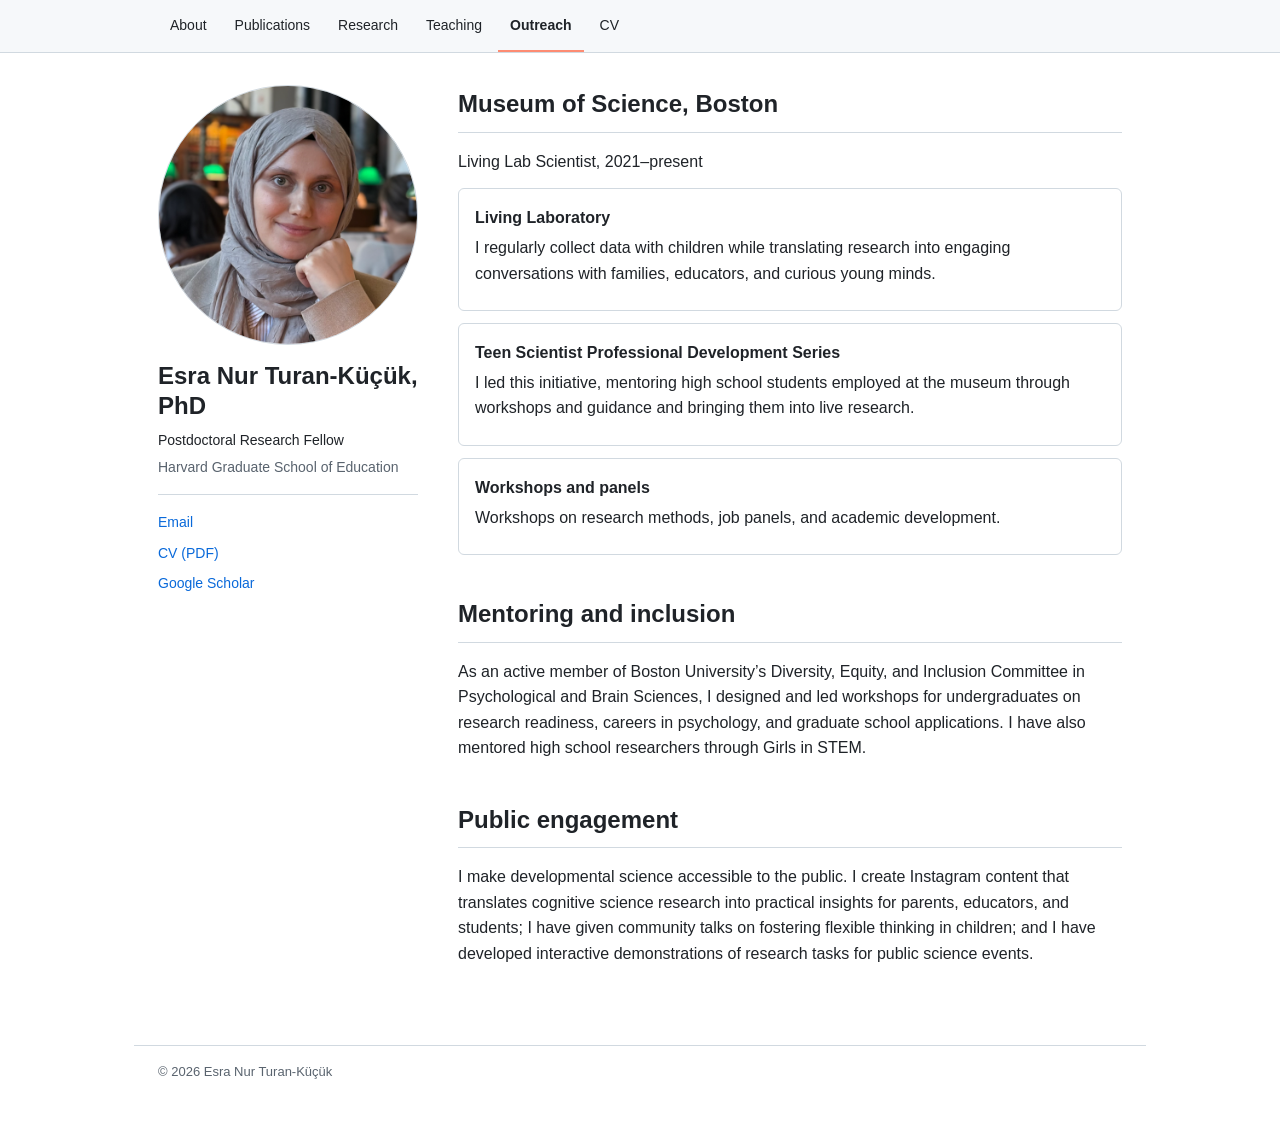
==== outreach.html @ fd8b147f "Add files via upload" ====
<!doctype html>
<html lang="en">
<head>
<meta charset="utf-8">
<meta name="viewport" content="width=device-width, initial-scale=1">
<title>Outreach | Esra Nur Turan-Küçük</title>
<meta name="description" content="Postdoctoral research fellow at the Harvard Graduate School of Education studying how children reason about uncertainty, possibility, and future outcomes.">
<meta name="author" content="Esra Nur Turan-Küçük">
<meta name="color-scheme" content="light">
<meta property="og:type" content="website">
<meta property="og:title" content="Outreach | Esra Nur Turan-Küçük">
<meta property="og:description" content="Postdoctoral research fellow at the Harvard Graduate School of Education studying how children reason about uncertainty, possibility, and future outcomes.">
<meta property="og:image" content="https://esrakucuk.github.io/photo.jpg">
<meta name="twitter:card" content="summary">
<link rel="icon" href="data:image/svg+xml,%3Csvg xmlns='http://www.w3.org/2000/svg' viewBox='0 0 64 64'%3E%3Crect width='64' height='64' rx='14' fill='%230969da'/%3E%3Ctext x='32' y='44' font-family='Georgia,serif' font-size='34' text-anchor='middle' fill='white'%3EE%3C/text%3E%3C/svg%3E">
<link rel="stylesheet" href="style.css">
<script type="application/ld+json">{"@context": "https://schema.org", "@type": "Person", "name": "Esra Nur Turan-Küçük", "jobTitle": "Postdoctoral Research Fellow", "affiliation": {"@type": "CollegeOrUniversity", "name": "Harvard Graduate School of Education"}, "email": "esra_kucuk@gse.harvard.edu", "sameAs": ["https://scholar.google.com/citations?user=JaVxfiQAAAAJ&hl=en"], "url": "https://esrakucuk.github.io"}</script>
</head>
<body>
<a class="skip" href="#content">Skip to content</a>
<header class="top"><div class="in">
  <a class="brand" href="index.html">Esra Nur Turan-Küçük</a>
  <nav aria-label="Main"><a href="index.html">About</a><a href="publications.html">Publications</a><a href="research.html">Research</a><a href="teaching.html">Teaching</a><a href="outreach.html" aria-current="page">Outreach</a><a href="cv.pdf">CV</a></nav>
</div></header>
<div class="page">
  <aside>
    <img class="avatar" src="photo.jpg" alt="Portrait of Esra Nur Turan-Küçük" width="220" height="220" onerror="this.style.display='none';this.nextElementSibling.style.display='flex'">
    <div class="avatar-fallback" aria-hidden="true">E</div>
    <h1>Esra Nur Turan-Küçük, PhD</h1>
    <p class="role">Postdoctoral Research Fellow</p>
    <p class="org">Harvard Graduate School of Education</p>
    <ul>
      <li><a href="mailto:esra_kucuk@gse.harvard.edu">Email</a></li>
      <li><a href="cv.pdf">CV (PDF)</a></li>
      <li><a href="https://scholar.google.com/citations?user=JaVxfiQAAAAJ&hl=en">Google Scholar</a></li>
    </ul>
  </aside>
  <main id="content">
    <h2>Museum of Science, Boston</h2>
    <p>Living Lab Scientist, 2021&ndash;present</p>
    <div class="card"><h3>Living Laboratory</h3>
      <p>I regularly collect data with children while translating research into engaging conversations with families, educators, and curious young minds.</p></div>
    <div class="card"><h3>Teen Scientist Professional Development Series</h3>
      <p>I led this initiative, mentoring high school students employed at the museum through workshops and guidance and bringing them into live research.</p></div>
    <div class="card"><h3>Workshops and panels</h3>
      <p>Workshops on research methods, job panels, and academic development.</p></div>
    <h2>Mentoring and inclusion</h2>
    <p>As an active member of Boston University&rsquo;s Diversity, Equity, and Inclusion Committee in Psychological and Brain Sciences, I designed and led workshops for undergraduates on research readiness, careers in psychology, and graduate school applications. I have also mentored high school researchers through Girls in STEM.</p>
    <h2>Public engagement</h2>
    <p>I make developmental science accessible to the public. I create Instagram content that translates cognitive science research into practical insights for parents, educators, and students; I have given community talks on fostering flexible thinking in children; and I have developed interactive demonstrations of research tasks for public science events.</p>
  </main>
</div>
<footer>&copy; 2026 Esra Nur Turan-Küçük</footer>
</body>
</html>
---- style.css ----
:root { --fg:#1f2328; --muted:#59636e; --line:#d1d9e0; --link:#0969da; --bg:#ffffff; --soft:#f6f8fa; }
* { box-sizing:border-box; }
html { scroll-behavior:smooth; -webkit-text-size-adjust:100%; }
body { margin:0; background:var(--bg); color:var(--fg);
  font:16px/1.6 -apple-system,BlinkMacSystemFont,"Segoe UI","Noto Sans",Helvetica,Arial,sans-serif; }
a { color:var(--link); text-decoration:none; }
a:hover { text-decoration:underline; }
a:focus-visible { outline:2px solid var(--link); outline-offset:2px; }
.skip { position:absolute; left:-999px; top:8px; background:var(--bg); padding:8px 12px; border:1px solid var(--line); border-radius:6px; z-index:20; }
.skip:focus { left:8px; }

header.top { position:sticky; top:0; z-index:10; background:var(--soft); border-bottom:1px solid var(--line); }
header.top .in { max-width:1012px; margin:0 auto; padding:0 24px; }
.brand { display:none; }
nav { display:flex; gap:4px; flex-wrap:wrap; }
nav a { color:var(--fg); padding:14px 12px; font-size:14px; border-bottom:2px solid transparent; }
nav a:hover { text-decoration:none; border-bottom-color:var(--line); }
nav a[aria-current="page"] { font-weight:600; border-bottom-color:#fd8c73; }

.page { max-width:1012px; margin:0 auto; padding:32px 24px 64px; display:flex; gap:40px; align-items:flex-start; }
aside { width:260px; flex-shrink:0; position:sticky; top:80px; }
.avatar, .avatar-fallback { width:260px; height:260px; border-radius:50%; border:1px solid var(--line); display:block; }
.avatar { object-fit:cover; background:var(--soft); }
.avatar-fallback { display:none; align-items:center; justify-content:center; background:var(--soft); color:var(--muted); font-size:72px; font-weight:300; }
aside h1 { font-size:24px; line-height:1.25; margin:16px 0 8px; }
aside .role { font-size:14px; margin:0 0 4px; }
aside .org { font-size:14px; color:var(--muted); margin:0 0 4px; }
aside ul { list-style:none; padding:16px 0 0; margin:16px 0 0; border-top:1px solid var(--line); font-size:14px; }
aside li { margin:0 0 8px; }

main { flex:1; min-width:0; }
main h2 { font-size:24px; font-weight:600; margin:40px 0 16px; padding-bottom:8px; border-bottom:1px solid var(--line); }
main h2:first-child { margin-top:0; }
main h3 { font-size:16px; margin:0 0 4px; }
main p { margin:0 0 14px; }
main ul.plain { padding-left:24px; margin:0 0 14px; }
main ul.plain li { margin-bottom:6px; }
.lede { font-size:16px; }
.card { border:1px solid var(--line); border-radius:6px; padding:16px; margin-bottom:12px; }
.card p { margin:0 0 10px; } .card p:last-of-type { margin-bottom:8px; }
.chips { display:block; }
.chip { display:inline-block; font-size:12px; padding:0 8px; border:1px solid var(--line); border-radius:2em; color:var(--muted); margin-right:4px; }
.badge { display:inline-block; font-size:12px; padding:0 8px; border:1px solid var(--line); border-radius:2em; color:var(--muted); margin-left:6px; }
.year { font-size:14px; font-weight:600; color:var(--muted); margin:24px 0 6px; }
.pub { margin:0 0 14px; }
.pub .links { font-size:14px; }
.pub .links a + a::before { content:"·"; color:var(--muted); margin:0 8px; }
.quote { border-left:3px solid var(--line); padding-left:14px; color:var(--muted); margin:0 0 12px; }
.more { font-size:15px; }
footer { max-width:1012px; margin:0 auto; padding:16px 24px 40px; border-top:1px solid var(--line); color:var(--muted); font-size:13px; }

@media (max-width:760px) {
  .page { flex-direction:column; gap:16px; }
  aside { width:100%; position:static; display:flex; gap:16px; align-items:center; flex-wrap:wrap; }
  .avatar, .avatar-fallback { width:96px; height:96px; font-size:30px; }
  aside ul { border-top:0; padding-top:0; margin-top:8px; display:flex; gap:16px; flex-wrap:wrap; }
}
@media print { header.top, .skip { display:none; } .page { display:block; padding:0; } aside { position:static; } }
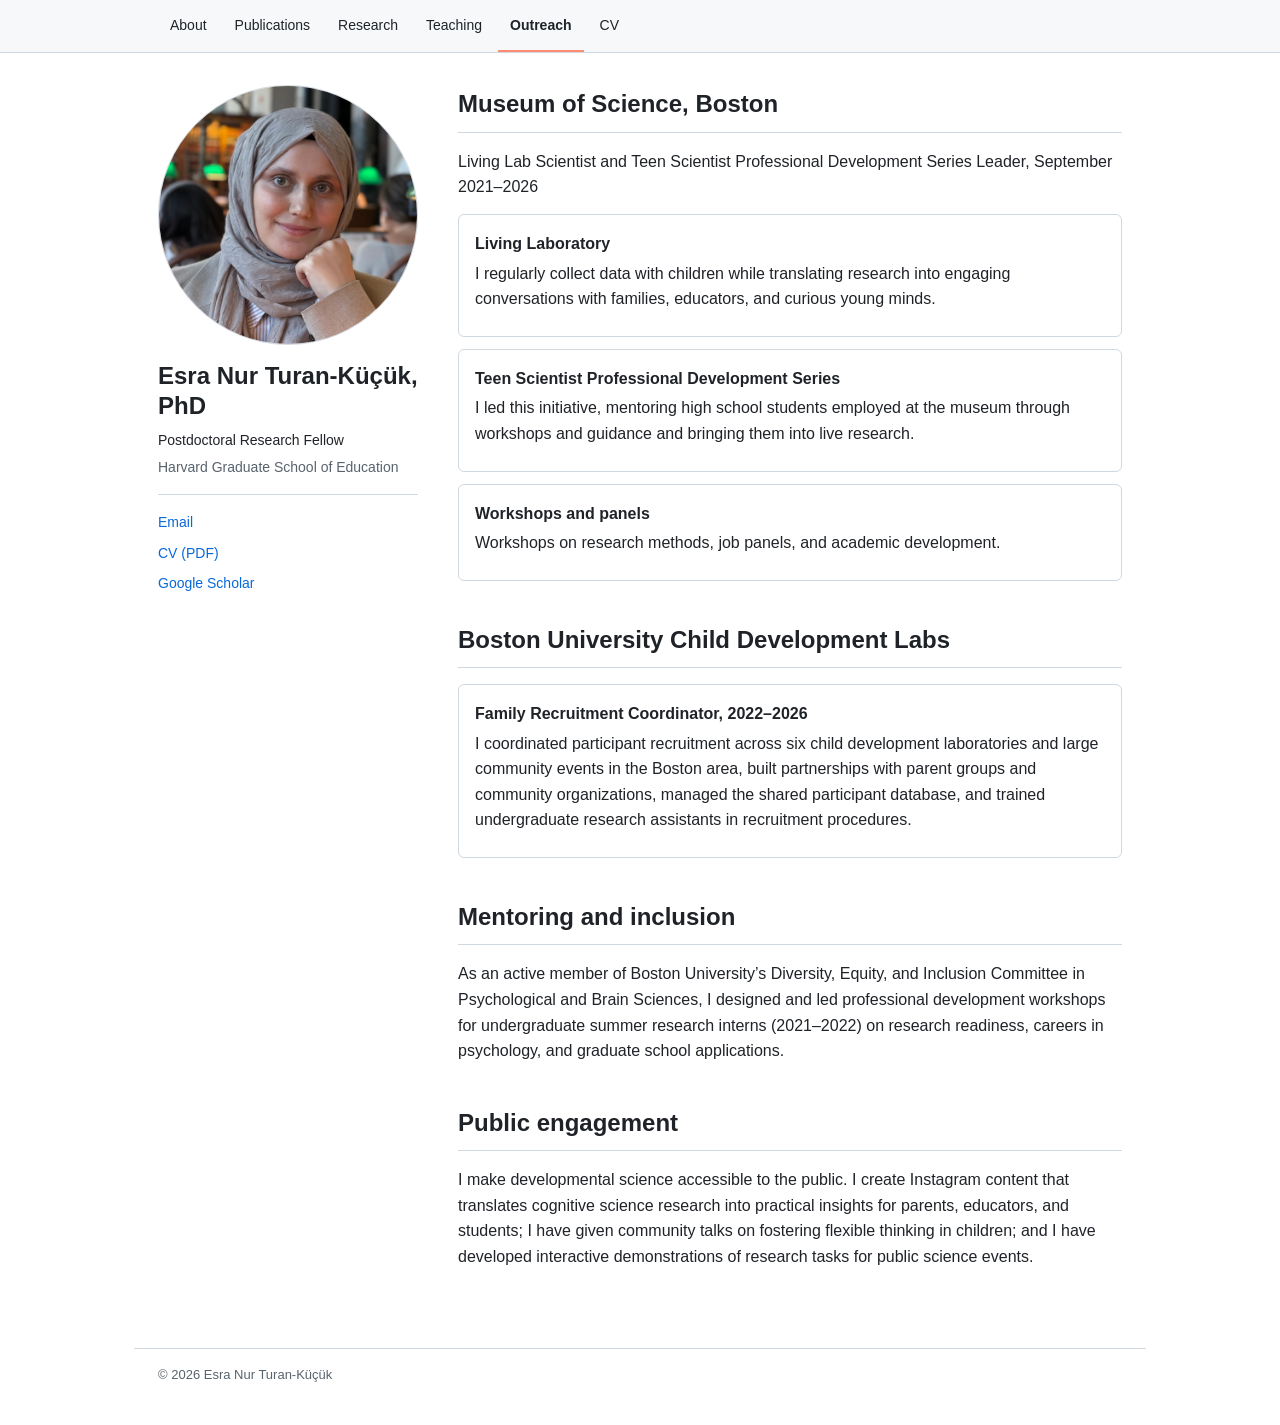
==== commit 824ade1f: "Add files via upload" ====
--- a/outreach.html
+++ b/outreach.html
@@ -6,7 +6,7 @@
 <title>Outreach | Esra Nur Turan-Küçük</title>
 <meta name="description" content="Postdoctoral research fellow at the Harvard Graduate School of Education studying how children reason about uncertainty, possibility, and future outcomes.">
 <meta name="author" content="Esra Nur Turan-Küçük">
-<meta name="color-scheme" content="light">
+<meta name="color-scheme" content="light dark">
 <meta property="og:type" content="website">
 <meta property="og:title" content="Outreach | Esra Nur Turan-Küçük">
 <meta property="og:description" content="Postdoctoral research fellow at the Harvard Graduate School of Education studying how children reason about uncertainty, possibility, and future outcomes.">
@@ -37,15 +37,18 @@
   </aside>
   <main id="content">
     <h2>Museum of Science, Boston</h2>
-    <p>Living Lab Scientist, 2021&ndash;present</p>
+    <p>Living Lab Scientist and Teen Scientist Professional Development Series Leader, September 2021&ndash;2026</p>
     <div class="card"><h3>Living Laboratory</h3>
       <p>I regularly collect data with children while translating research into engaging conversations with families, educators, and curious young minds.</p></div>
     <div class="card"><h3>Teen Scientist Professional Development Series</h3>
       <p>I led this initiative, mentoring high school students employed at the museum through workshops and guidance and bringing them into live research.</p></div>
     <div class="card"><h3>Workshops and panels</h3>
       <p>Workshops on research methods, job panels, and academic development.</p></div>
+    <h2>Boston University Child Development Labs</h2>
+    <div class="card"><h3>Family Recruitment Coordinator, 2022&ndash;2026</h3>
+      <p>I coordinated participant recruitment across six child development laboratories and large community events in the Boston area, built partnerships with parent groups and community organizations, managed the shared participant database, and trained undergraduate research assistants in recruitment procedures.</p></div>
     <h2>Mentoring and inclusion</h2>
-    <p>As an active member of Boston University&rsquo;s Diversity, Equity, and Inclusion Committee in Psychological and Brain Sciences, I designed and led workshops for undergraduates on research readiness, careers in psychology, and graduate school applications. I have also mentored high school researchers through Girls in STEM.</p>
+    <p>As an active member of Boston University&rsquo;s Diversity, Equity, and Inclusion Committee in Psychological and Brain Sciences, I designed and led professional development workshops for undergraduate summer research interns (2021&ndash;2022) on research readiness, careers in psychology, and graduate school applications.</p>
     <h2>Public engagement</h2>
     <p>I make developmental science accessible to the public. I create Instagram content that translates cognitive science research into practical insights for parents, educators, and students; I have given community talks on fostering flexible thinking in children; and I have developed interactive demonstrations of research tasks for public science events.</p>
   </main>
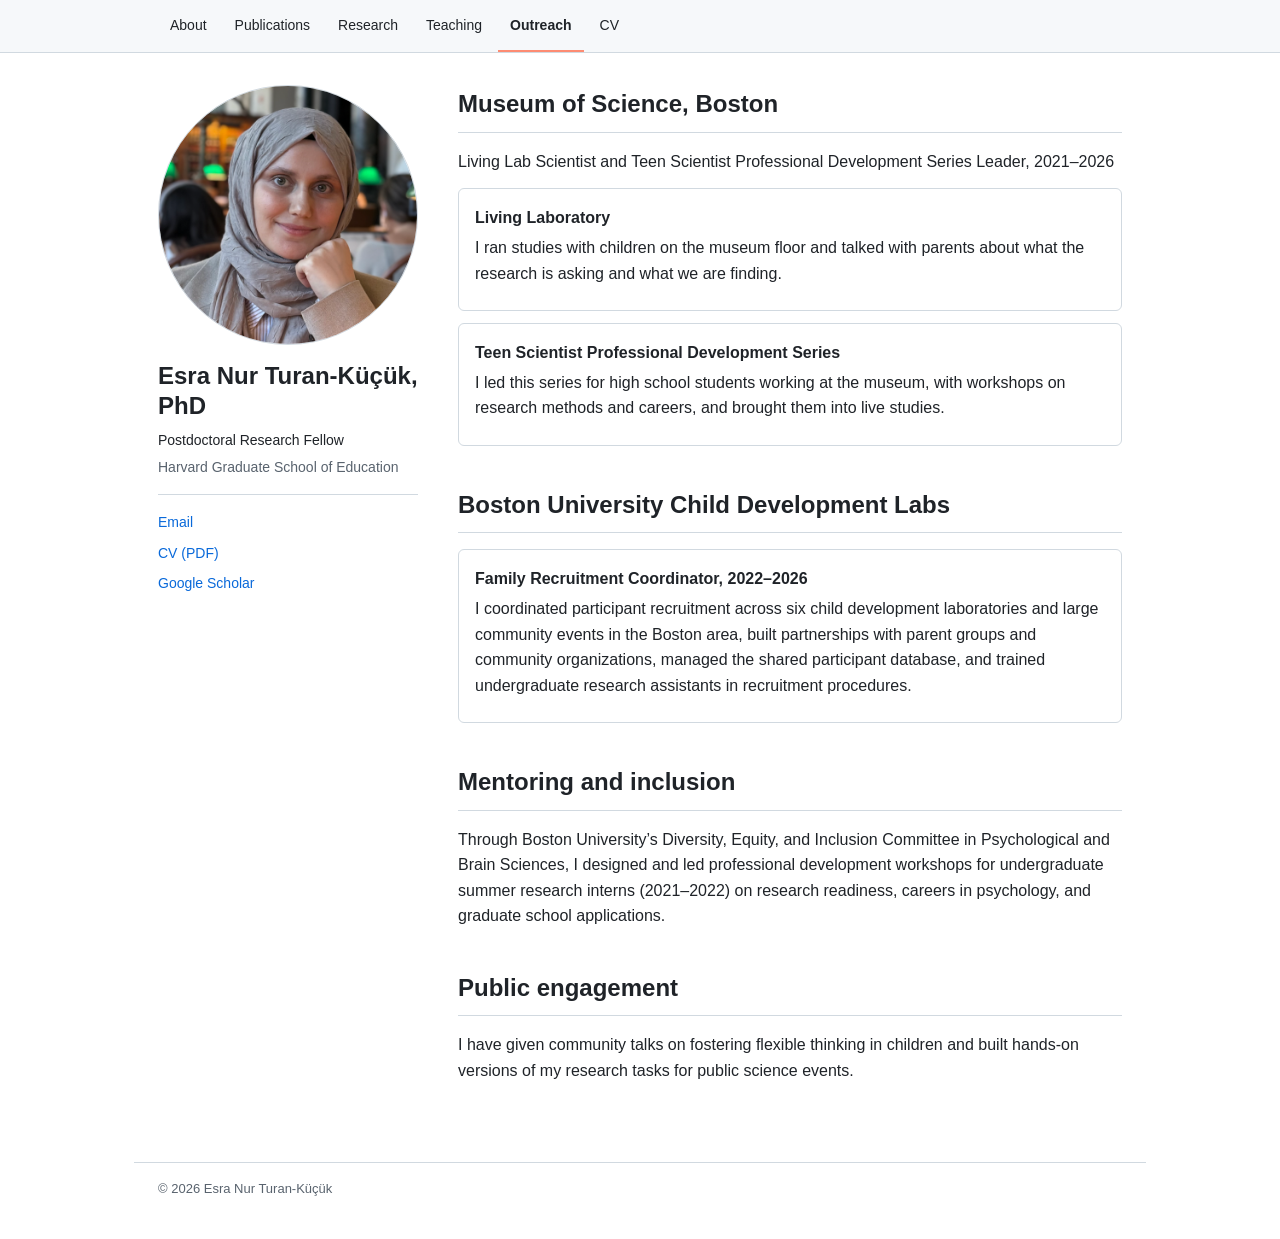
==== commit 1f35bc90: "Add files via upload" ====
--- a/outreach.html
+++ b/outreach.html
@@ -10,11 +10,11 @@
 <meta property="og:type" content="website">
 <meta property="og:title" content="Outreach | Esra Nur Turan-Küçük">
 <meta property="og:description" content="Postdoctoral research fellow at the Harvard Graduate School of Education studying how children reason about uncertainty, possibility, and future outcomes.">
-<meta property="og:image" content="https://esrakucuk.github.io/photo.jpg">
+<meta property="og:image" content="https://esraturankucuk.com/photo.jpg">
 <meta name="twitter:card" content="summary">
 <link rel="icon" href="data:image/svg+xml,%3Csvg xmlns='http://www.w3.org/2000/svg' viewBox='0 0 64 64'%3E%3Crect width='64' height='64' rx='14' fill='%230969da'/%3E%3Ctext x='32' y='44' font-family='Georgia,serif' font-size='34' text-anchor='middle' fill='white'%3EE%3C/text%3E%3C/svg%3E">
 <link rel="stylesheet" href="style.css">
-<script type="application/ld+json">{"@context": "https://schema.org", "@type": "Person", "name": "Esra Nur Turan-Küçük", "jobTitle": "Postdoctoral Research Fellow", "affiliation": {"@type": "CollegeOrUniversity", "name": "Harvard Graduate School of Education"}, "email": "esra_kucuk@gse.harvard.edu", "sameAs": ["https://scholar.google.com/citations?user=JaVxfiQAAAAJ&hl=en"], "url": "https://esrakucuk.github.io"}</script>
+<script type="application/ld+json">{"@context": "https://schema.org", "@type": "Person", "name": "Esra Nur Turan-Küçük", "jobTitle": "Postdoctoral Research Fellow", "affiliation": {"@type": "CollegeOrUniversity", "name": "Harvard Graduate School of Education"}, "email": "esra_kucuk@gse.harvard.edu", "sameAs": ["https://scholar.google.com/citations?user=JaVxfiQAAAAJ&hl=en"], "url": "https://esraturankucuk.com"}</script>
 </head>
 <body>
 <a class="skip" href="#content">Skip to content</a>
@@ -37,20 +37,18 @@
   </aside>
   <main id="content">
     <h2>Museum of Science, Boston</h2>
-    <p>Living Lab Scientist and Teen Scientist Professional Development Series Leader, September 2021&ndash;2026</p>
+    <p>Living Lab Scientist and Teen Scientist Professional Development Series Leader, 2021&ndash;2026</p>
     <div class="card"><h3>Living Laboratory</h3>
-      <p>I regularly collect data with children while translating research into engaging conversations with families, educators, and curious young minds.</p></div>
+      <p>I ran studies with children on the museum floor and talked with parents about what the research is asking and what we are finding.</p></div>
     <div class="card"><h3>Teen Scientist Professional Development Series</h3>
-      <p>I led this initiative, mentoring high school students employed at the museum through workshops and guidance and bringing them into live research.</p></div>
-    <div class="card"><h3>Workshops and panels</h3>
-      <p>Workshops on research methods, job panels, and academic development.</p></div>
+      <p>I led this series for high school students working at the museum, with workshops on research methods and careers, and brought them into live studies.</p></div>
     <h2>Boston University Child Development Labs</h2>
     <div class="card"><h3>Family Recruitment Coordinator, 2022&ndash;2026</h3>
       <p>I coordinated participant recruitment across six child development laboratories and large community events in the Boston area, built partnerships with parent groups and community organizations, managed the shared participant database, and trained undergraduate research assistants in recruitment procedures.</p></div>
     <h2>Mentoring and inclusion</h2>
-    <p>As an active member of Boston University&rsquo;s Diversity, Equity, and Inclusion Committee in Psychological and Brain Sciences, I designed and led professional development workshops for undergraduate summer research interns (2021&ndash;2022) on research readiness, careers in psychology, and graduate school applications.</p>
+    <p>Through Boston University&rsquo;s Diversity, Equity, and Inclusion Committee in Psychological and Brain Sciences, I designed and led professional development workshops for undergraduate summer research interns (2021&ndash;2022) on research readiness, careers in psychology, and graduate school applications.</p>
     <h2>Public engagement</h2>
-    <p>I make developmental science accessible to the public. I create Instagram content that translates cognitive science research into practical insights for parents, educators, and students; I have given community talks on fostering flexible thinking in children; and I have developed interactive demonstrations of research tasks for public science events.</p>
+    <p>I have given community talks on fostering flexible thinking in children and built hands-on versions of my research tasks for public science events.</p>
   </main>
 </div>
 <footer>&copy; 2026 Esra Nur Turan-Küçük</footer>
